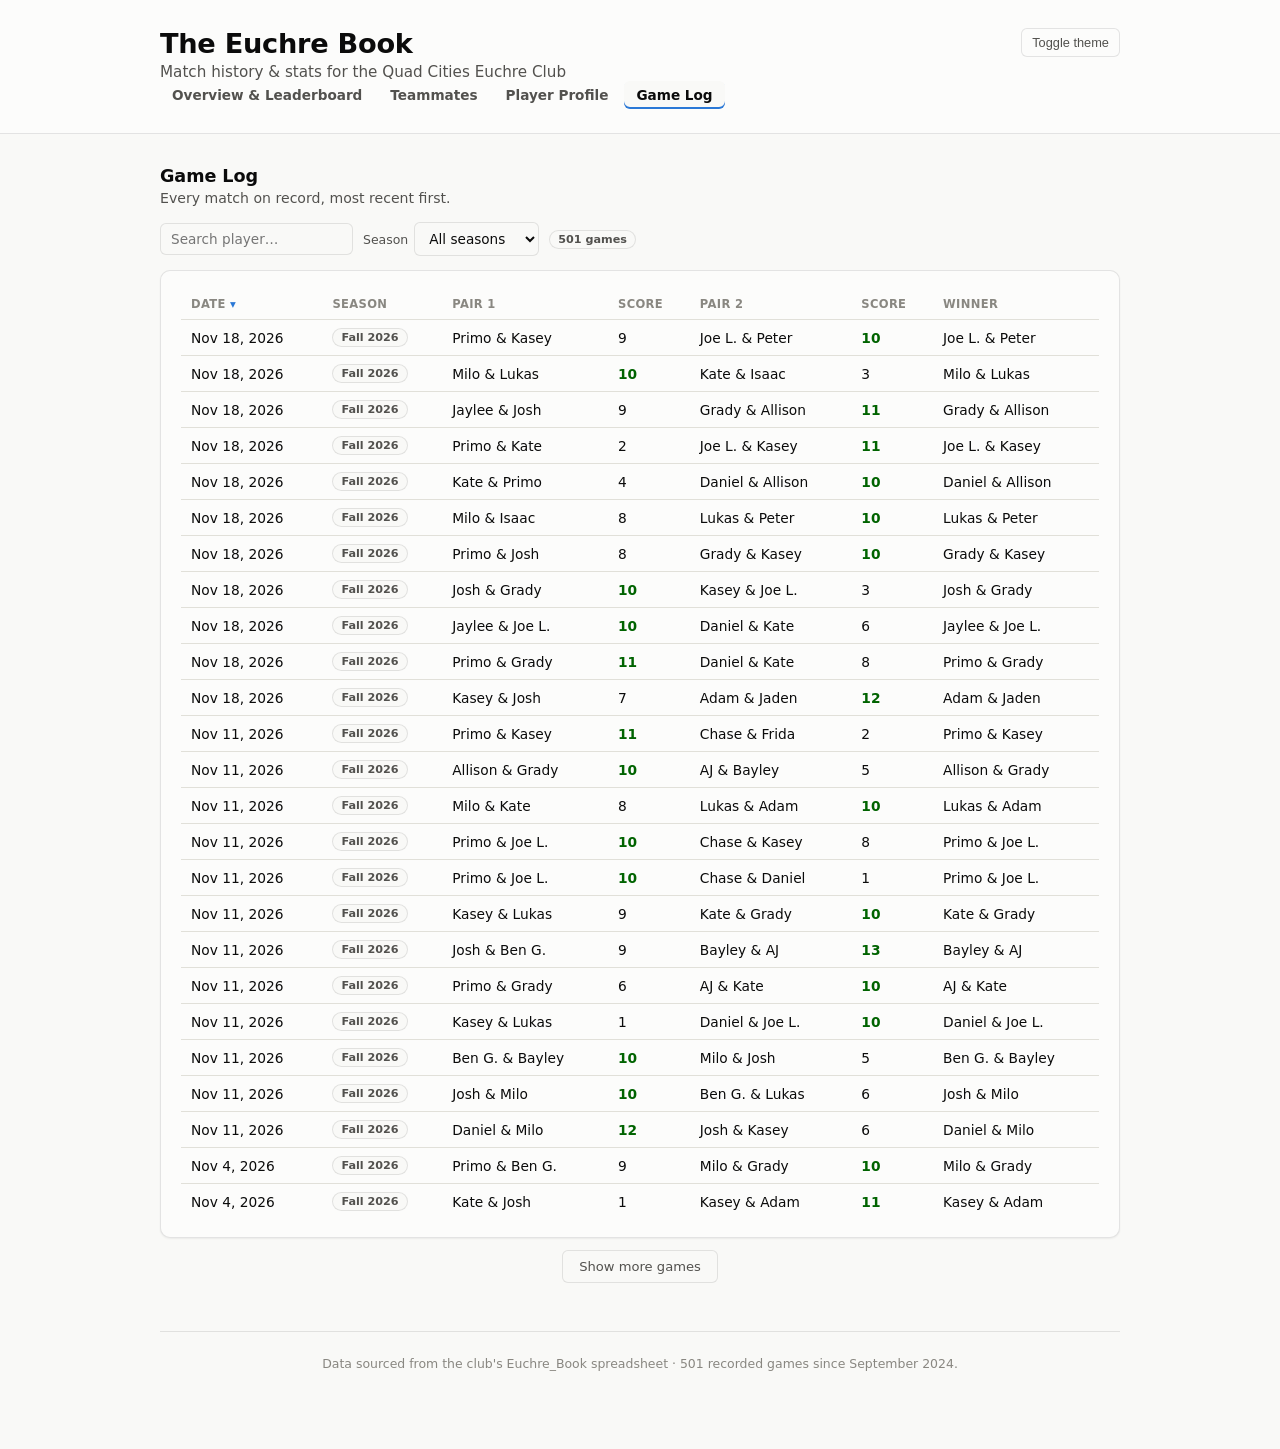
==== games.html @ 08f7be35 "Feature updates for the website" ====
<!doctype html>
<html lang="en">
<head>
<meta charset="utf-8">
<meta name="viewport" content="width=device-width, initial-scale=1">
<title>Game Log — The Euchre Book</title>
<meta name="description" content="Match history and statistics for the Quad Cities Euchre Club.">
<link rel="icon" href="data:image/svg+xml,<svg xmlns=%22http://www.w3.org/2000/svg%22 viewBox=%220 0 100 100%22><text y=%22.9em%22 font-size=%2290%22>🃏</text></svg>">
<link rel="stylesheet" href="css/style.css">
</head>
<body data-page="games">

<header class="site-header">
  <div class="wrap">
    <div>
      <h1>The Euchre Book</h1>
      <p>Match history &amp; stats for the Quad Cities Euchre Club</p>
      <nav class="tabs">
        <a href="index.html">Overview &amp; Leaderboard</a>
        <a href="teammates.html">Teammates</a>
        <a href="profile.html">Player Profile</a>
        <a href="games.html" aria-current="page">Game Log</a>
      </nav>
    </div>
    <button id="theme-toggle" type="button" aria-label="Toggle dark mode">Toggle theme</button>
  </div>
</header>

<main class="wrap">

  <section id="games">
    <h2>Game Log</h2>
    <p class="section-sub">Every match on record, most recent first.</p>
    <div class="controls">
      <input type="search" id="gl-search" placeholder="Search player…">
      <label>Season
        <select id="gl-season"><option value="">All seasons</option></select>
      </label>
      <span class="pill" id="gl-count"></span>
    </div>
    <div class="card table-scroll">
      <table id="games-table">
        <thead>
          <tr>
            <th data-key="date" class="sorted">Date</th>
            <th data-key="season">Season</th>
            <th class="name-cell">Pair 1</th>
            <th data-key="score1">Score</th>
            <th class="name-cell">Pair 2</th>
            <th data-key="score2">Score</th>
            <th class="name-cell">Winner</th>
          </tr>
        </thead>
        <tbody></tbody>
      </table>
    </div>
    <div class="show-more"><button id="gl-more" type="button">Show more games</button></div>
  </section>

  <footer>
    Data sourced from the club's Euchre_Book spreadsheet · <span id="footer-count">…</span> recorded games since September 2024.
  </footer>

</main>

<div id="chart-tooltip" class="chart-tooltip"></div>

<script src="js/app.js"></script>
</body>
</html>
---- css/style.css ----
:root {
  color-scheme: light;
  --surface-1:      #fcfcfb;
  --surface-2:      #f9f9f7;
  --text-primary:   #0b0b0b;
  --text-secondary: #52514e;
  --text-muted:     #898781;
  --gridline:       #e1e0d9;
  --baseline:       #c3c2b7;
  --border:         rgba(11,11,11,0.10);
  --series-1:       #2a78d6;   /* blue */
  --series-1-wash:  rgba(42,120,214,0.10);
  --series-8:       #e34948;   /* red, diverging pole for negative diff */
  --good:           #006300;
  --card-shadow:    0 1px 2px rgba(11,11,11,0.06);
}

@media (prefers-color-scheme: dark) {
  :root:where(:not([data-theme="light"])) {
    color-scheme: dark;
    --surface-1:      #1a1a19;
    --surface-2:      #0d0d0d;
    --text-primary:   #ffffff;
    --text-secondary: #c3c2b7;
    --text-muted:     #898781;
    --gridline:       #2c2c2a;
    --baseline:       #383835;
    --border:         rgba(255,255,255,0.10);
    --series-1:       #3987e5;
    --series-1-wash:  rgba(57,135,229,0.14);
    --series-8:       #e66767;
    --good:           #0ca30c;
    --card-shadow:    0 1px 2px rgba(0,0,0,0.4);
  }
}
:root[data-theme="dark"] {
  color-scheme: dark;
  --surface-1:      #1a1a19;
  --surface-2:      #0d0d0d;
  --text-primary:   #ffffff;
  --text-secondary: #c3c2b7;
  --text-muted:     #898781;
  --gridline:       #2c2c2a;
  --baseline:       #383835;
  --border:         rgba(255,255,255,0.10);
  --series-1:       #3987e5;
  --series-1-wash:  rgba(57,135,229,0.14);
  --series-8:       #e66767;
  --good:           #0ca30c;
  --card-shadow:    0 1px 2px rgba(0,0,0,0.4);
}

* { box-sizing: border-box; }

/* Everything is sized in rem, so this one value scales all text, tiles and tables */
/* html { font-size: 112.5%; } */

body {
  margin: 0;
  font-family: system-ui, -apple-system, "Segoe UI", sans-serif;
  background: var(--surface-2);
  color: var(--text-primary);
  -webkit-font-smoothing: antialiased;
}

.wrap {
  max-width: 1000px;
  margin: 0 auto;
  padding: 0 20px 64px;
}

/* Header */
header.site-header {
  background: var(--surface-1);
  border-bottom: 1px solid var(--border);
  margin-bottom: 32px;
}
.site-header .wrap {
  padding-top: 28px;
  padding-bottom: 24px;
  display: flex;
  align-items: flex-start;
  justify-content: space-between;
  gap: 16px;
}
.site-header h1 {
  margin: 0 0 4px;
  font-size: 1.7rem;
  font-weight: 700;
  letter-spacing: -0.01em;
}
.site-header p {
  margin: 0;
  color: var(--text-secondary);
  font-size: 0.95rem;
}
nav.tabs {
  display: flex;
  gap: 4px;
  flex-wrap: wrap;
}
nav.tabs a {
  text-decoration: none;
  color: var(--text-secondary);
  font-size: 0.85rem;
  font-weight: 600;
  padding: 6px 12px;
  border-radius: 6px;
}
nav.tabs a:hover { background: var(--surface-2); color: var(--text-primary); }
nav.tabs a[aria-current="page"] { background: var(--surface-2); color: var(--text-primary); box-shadow: inset 0 -2px 0 var(--series-1); }

#theme-toggle {
  border: 1px solid var(--border);
  background: var(--surface-1);
  color: var(--text-secondary);
  border-radius: 6px;
  padding: 6px 10px;
  font-size: 0.8rem;
  cursor: pointer;
  flex-shrink: 0;
}
#theme-toggle:hover { color: var(--text-primary); }

/* Sections */
section { margin-bottom: 48px; }
section h2 {
  font-size: 1.1rem;
  margin: 0 0 4px;
  letter-spacing: -0.005em;
}
section .section-sub {
  color: var(--text-secondary);
  font-size: 0.88rem;
  margin: 0 0 16px;
}

/* Stat tiles */
.tiles {
  display: grid;
  grid-template-columns: repeat(auto-fit, minmax(150px, 1fr));
  gap: 12px;
  margin-bottom: 24px;
}
.tile {
  background: var(--surface-1);
  border: 1px solid var(--border);
  border-radius: 10px;
  padding: 14px 16px;
  box-shadow: var(--card-shadow);
}
.tile .tile-label {
  font-size: 0.75rem;
  color: var(--text-secondary);
  margin-bottom: 6px;
}
.tile .tile-value {
  font-size: 1.6rem;
  font-weight: 700;
}
.tile .tile-sub {
  font-size: 0.72rem;
  color: var(--text-muted);
  margin-top: 4px;
}

/* Card */
.card {
  background: var(--surface-1);
  border: 1px solid var(--border);
  border-radius: 10px;
  padding: 18px 20px;
  box-shadow: var(--card-shadow);
}

/* Controls */
.controls {
  display: flex;
  flex-wrap: wrap;
  gap: 10px;
  align-items: center;
  margin-bottom: 14px;
}
.controls input[type="search"],
.controls select {
  border: 1px solid var(--border);
  background: var(--surface-2);
  color: var(--text-primary);
  border-radius: 6px;
  padding: 7px 10px;
  font-size: 0.85rem;
  font-family: inherit;
}
.controls label {
  font-size: 0.78rem;
  color: var(--text-secondary);
  display: flex;
  align-items: center;
  gap: 6px;
}

/* Tables */
table {
  width: 100%;
  border-collapse: collapse;
  font-size: 0.86rem;
}
thead th {
  text-align: left;
  color: var(--text-muted);
  font-weight: 600;
  font-size: 0.72rem;
  text-transform: uppercase;
  letter-spacing: 0.03em;
  padding: 8px 10px;
  border-bottom: 1px solid var(--gridline);
  cursor: pointer;
  user-select: none;
  white-space: nowrap;
}
thead th:hover { color: var(--text-primary); }
thead th.sorted::after { content: " \25BE"; color: var(--series-1); }
thead th.sorted-asc::after { content: " \25B4"; color: var(--series-1); }
tbody td {
  padding: 8px 10px;
  border-bottom: 1px solid var(--gridline);
  font-variant-numeric: tabular-nums;
  white-space: nowrap;
}
tbody tr:last-child td { border-bottom: none; }
tbody tr.clickable { cursor: pointer; }
tbody tr.clickable:hover td { background: var(--surface-2); }
td.name-cell, th.name-cell { font-variant-numeric: normal; white-space: normal; }
.table-scroll { overflow-x: auto; }
.win-good { color: var(--good); font-weight: 600; }
.diff-pos { color: var(--good); }
.diff-neg { color: var(--series-8); }
.muted { color: var(--text-muted); }

.pill {
  display: inline-block;
  font-size: 0.7rem;
  font-weight: 600;
  padding: 2px 8px;
  border-radius: 999px;
  background: var(--surface-2);
  color: var(--text-secondary);
  border: 1px solid var(--border);
}

.show-more {
  margin-top: 12px;
  text-align: center;
}
.show-more button {
  border: 1px solid var(--border);
  background: var(--surface-2);
  color: var(--text-secondary);
  border-radius: 6px;
  padding: 8px 16px;
  font-size: 0.82rem;
  cursor: pointer;
  font-family: inherit;
}
.show-more button:hover { color: var(--text-primary); }

/* Charts (hand-rolled SVG) */
.chart-wrap { width: 100%; overflow-x: auto; }
svg.chart { display: block; }
svg.chart .bar { fill: var(--series-1); }
svg.chart .bar-neg { fill: var(--series-8); }
svg.chart .axis-line { stroke: var(--baseline); stroke-width: 1; }
svg.chart .gridline { stroke: var(--gridline); stroke-width: 1; }
svg.chart .tick-label { fill: var(--text-muted); font-size: 10px; font-family: system-ui, sans-serif; }
svg.chart .bar-label { fill: var(--text-secondary); font-size: 10.5px; font-family: system-ui, sans-serif; font-variant-numeric: tabular-nums; }
svg.chart .cat-label { fill: var(--text-primary); font-size: 11px; font-family: system-ui, sans-serif; }
svg.chart .line-path { fill: none; stroke: var(--series-1); stroke-width: 2; stroke-linecap: round; stroke-linejoin: round; }
svg.chart .area-path { fill: var(--series-1); opacity: 0.10; }
svg.chart .end-dot { fill: var(--series-1); stroke: var(--surface-1); stroke-width: 2; }
svg.chart .zero-line { stroke: var(--baseline); stroke-width: 1; }
svg.chart .ref-line { stroke: var(--baseline); stroke-width: 1; stroke-dasharray: 4 3; }
svg.chart .season-line { stroke: var(--gridline); stroke-width: 1; }
svg.chart .band-path { fill: var(--series-1); opacity: 0.14; }
svg.chart .bar-dim { opacity: 0.4; }

.card-head { display: flex; justify-content: space-between; align-items: center; gap: 10px; flex-wrap: wrap; margin-bottom: 10px; }
.seg { display: inline-flex; border: 1px solid var(--border); border-radius: 8px; overflow: hidden; }
.seg-btn { background: transparent; border: 0; padding: 4px 12px; font: inherit; font-size: 0.8rem; color: var(--text-secondary); cursor: pointer; }
.seg-btn + .seg-btn { border-left: 1px solid var(--border); }
.seg-btn.active { background: var(--series-1); color: #fff; }

.chart-tooltip {
  position: absolute;
  pointer-events: none;
  background: var(--surface-1);
  border: 1px solid var(--border);
  border-radius: 6px;
  padding: 6px 9px;
  font-size: 0.75rem;
  color: var(--text-primary);
  box-shadow: var(--card-shadow);
  opacity: 0;
  transition: opacity 0.1s;
  white-space: nowrap;
  z-index: 10;
}
.chart-tooltip.visible { opacity: 1; }
.chart-hover-target { fill: transparent; }

/* Profile grid */
.profile-grid {
  display: grid;
  grid-template-columns: 1.1fr 1fr 1fr;
  gap: 16px;
  align-items: start;
}
@media (max-width: 820px) {
  .profile-grid { grid-template-columns: 1fr; }
}
.profile-grid h3 {
  margin: 0 0 10px;
  font-size: 0.85rem;
  color: var(--text-secondary);
}
.mini-list { list-style: none; margin: 0; padding: 0; font-size: 0.85rem; }
.mini-list li {
  display: flex;
  justify-content: space-between;
  gap: 10px;
  padding: 7px 0;
  border-bottom: 1px solid var(--gridline);
}
.mini-list li:last-child { border-bottom: none; }
.mini-list .mi-name { color: var(--text-primary); }
.mini-list .mi-meta { color: var(--text-muted); font-size: 0.78rem; font-variant-numeric: tabular-nums; }

footer {
  text-align: center;
  color: var(--text-muted);
  font-size: 0.78rem;
  padding-top: 24px;
  border-top: 1px solid var(--border);
}
footer a { color: var(--text-secondary); }

.empty-state {
  color: var(--text-muted);
  font-size: 0.85rem;
  padding: 16px 0;
  text-align: center;
}
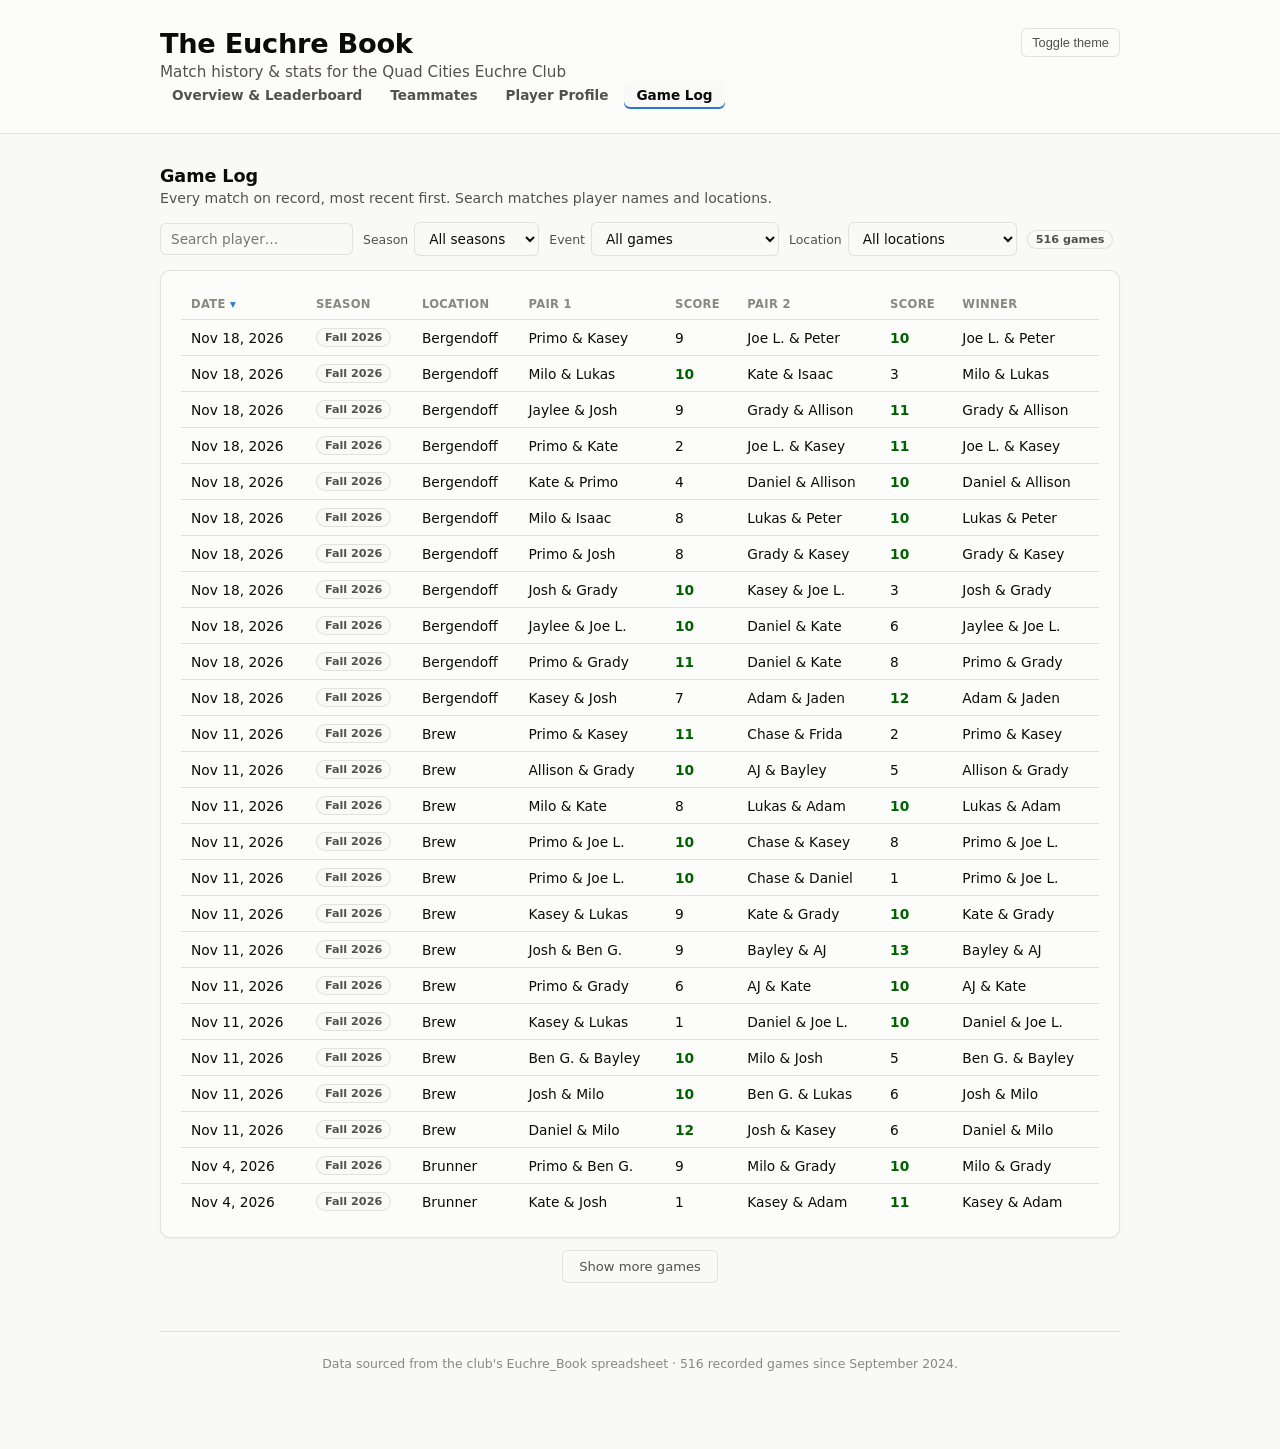
==== commit b06bf787: "Updating the website to show location data, tournament data, and fix season ordering to be in data o" ====
--- a/games.html
+++ b/games.html
@@ -6,7 +6,7 @@
 <title>Game Log — The Euchre Book</title>
 <meta name="description" content="Match history and statistics for the Quad Cities Euchre Club.">
 <link rel="icon" href="data:image/svg+xml,<svg xmlns=%22http://www.w3.org/2000/svg%22 viewBox=%220 0 100 100%22><text y=%22.9em%22 font-size=%2290%22>🃏</text></svg>">
-<link rel="stylesheet" href="css/style.css">
+<link rel="stylesheet" href="css/style.css?v=3">
 </head>
 <body data-page="games">
 
@@ -30,11 +30,21 @@
 
   <section id="games">
     <h2>Game Log</h2>
-    <p class="section-sub">Every match on record, most recent first.</p>
+    <p class="section-sub">Every match on record, most recent first. Search matches player names and locations.</p>
     <div class="controls">
       <input type="search" id="gl-search" placeholder="Search player…">
       <label>Season
         <select id="gl-season"><option value="">All seasons</option></select>
+      </label>
+      <label>Event
+        <select id="gl-event">
+          <option value="">All games</option>
+          <option value="__regular">Regular play</option>
+          <option value="__tournament">All tournaments</option>
+        </select>
+      </label>
+      <label>Location
+        <select id="gl-location"><option value="">All locations</option></select>
       </label>
       <span class="pill" id="gl-count"></span>
     </div>
@@ -44,6 +54,7 @@
           <tr>
             <th data-key="date" class="sorted">Date</th>
             <th data-key="season">Season</th>
+            <th data-key="location">Location</th>
             <th class="name-cell">Pair 1</th>
             <th data-key="score1">Score</th>
             <th class="name-cell">Pair 2</th>
@@ -65,6 +76,6 @@
 
 <div id="chart-tooltip" class="chart-tooltip"></div>
 
-<script src="js/app.js"></script>
+<script src="js/app.js?v=3"></script>
 </body>
 </html>
--- a/css/style.css
+++ b/css/style.css
@@ -310,7 +310,7 @@
 /* Profile grid */
 .profile-grid {
   display: grid;
-  grid-template-columns: 1.1fr 1fr 1fr;
+  grid-template-columns: repeat(auto-fill, minmax(280px, 1fr));
   gap: 16px;
   align-items: start;
 }
@@ -333,6 +333,11 @@
 .mini-list li:last-child { border-bottom: none; }
 .mini-list .mi-name { color: var(--text-primary); }
 .mini-list .mi-meta { color: var(--text-muted); font-size: 0.78rem; font-variant-numeric: tabular-nums; }
+.mini-list .mi-sub { display: block; color: var(--text-muted); font-size: 0.72rem; margin-top: 1px; }
+
+/* Tournament games in the game log */
+.pill-tourney { background: transparent; border-color: var(--series-1); color: var(--series-1); }
+.round-label { color: var(--text-muted); font-size: 0.72rem; margin-top: 2px; }
 
 footer {
   text-align: center;
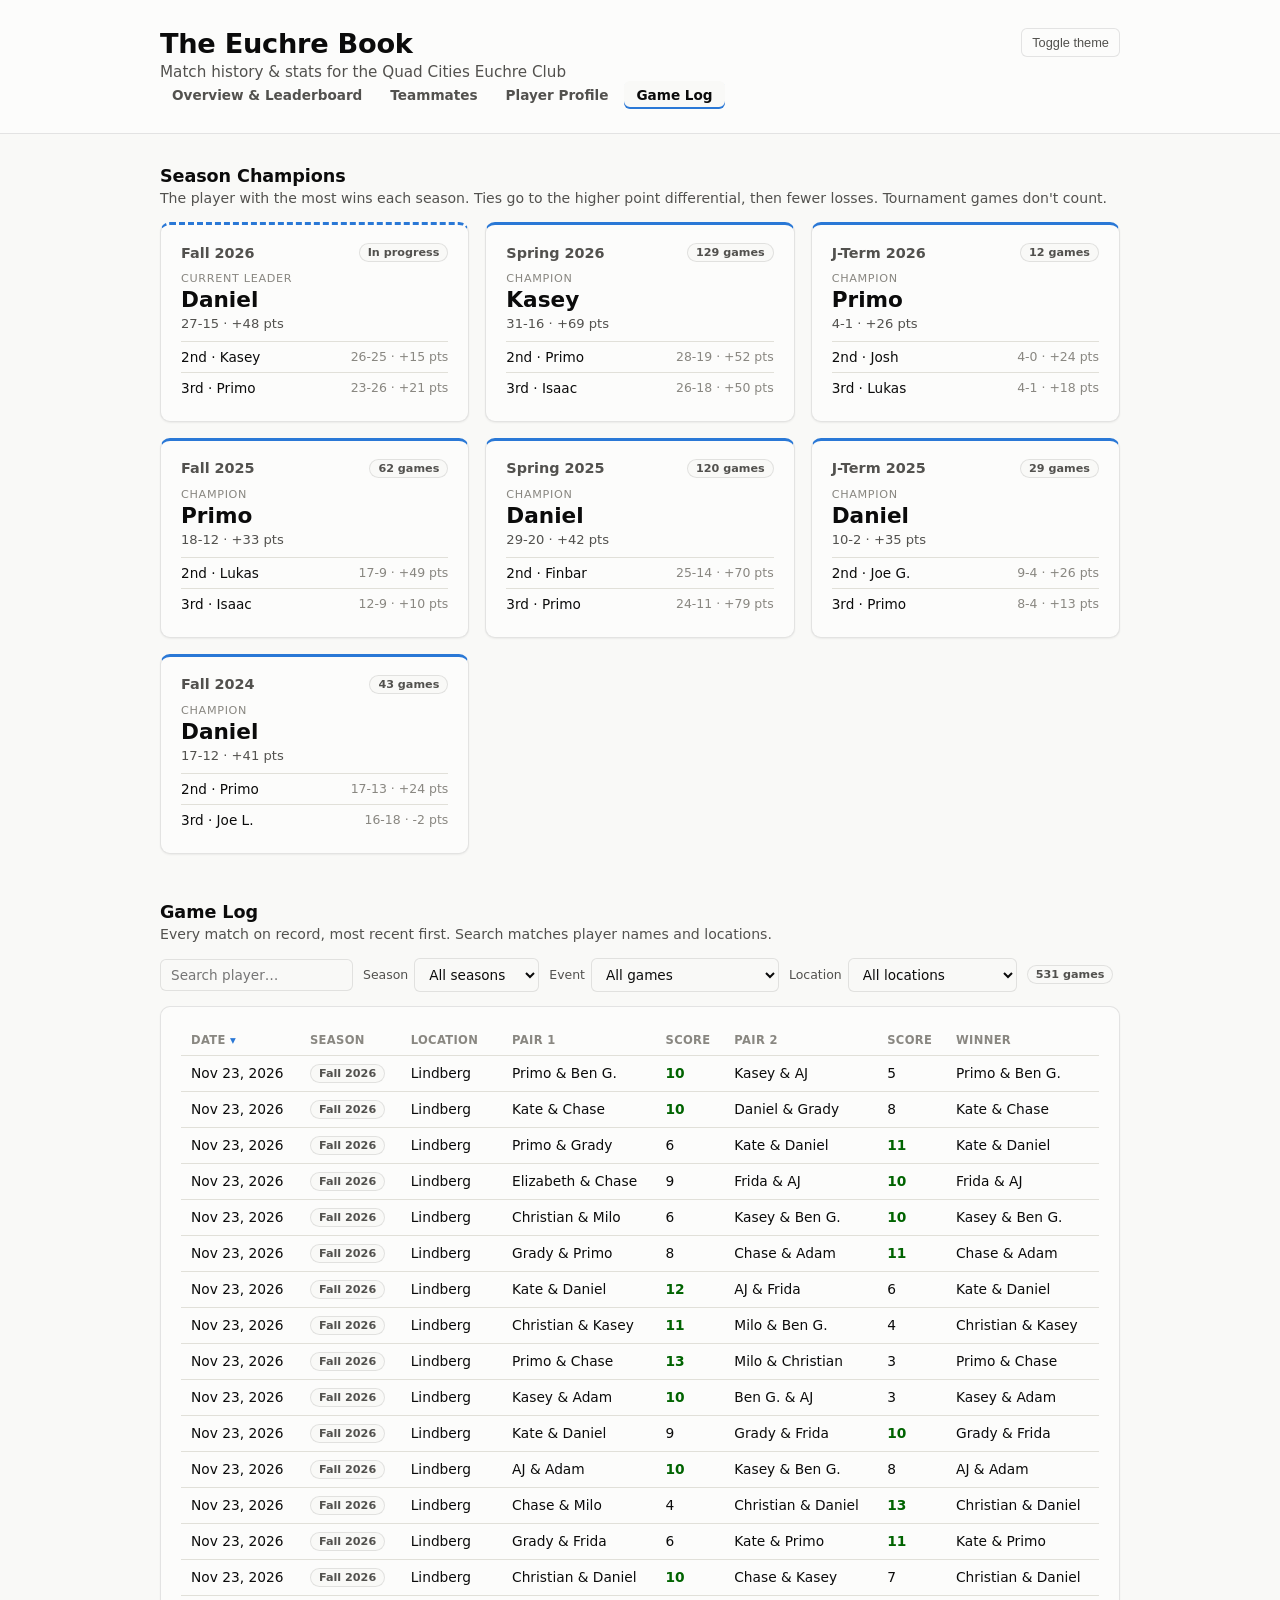
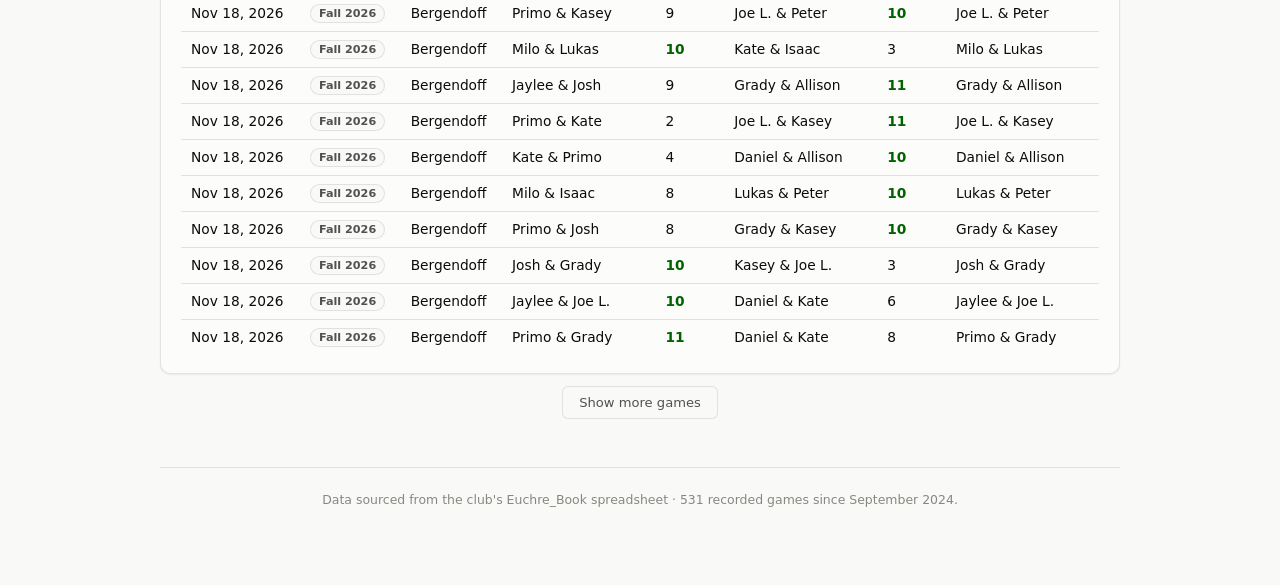
==== commit 79690fe8: "Adding a championship section for each season to the website" ====
--- a/games.html
+++ b/games.html
@@ -6,7 +6,7 @@
 <title>Game Log — The Euchre Book</title>
 <meta name="description" content="Match history and statistics for the Quad Cities Euchre Club.">
 <link rel="icon" href="data:image/svg+xml,<svg xmlns=%22http://www.w3.org/2000/svg%22 viewBox=%220 0 100 100%22><text y=%22.9em%22 font-size=%2290%22>🃏</text></svg>">
-<link rel="stylesheet" href="css/style.css?v=3">
+<link rel="stylesheet" href="css/style.css?v=5">
 </head>
 <body data-page="games">
 
@@ -27,6 +27,12 @@
 </header>
 
 <main class="wrap">
+
+  <section id="champions">
+    <h2>Season Champions</h2>
+    <p class="section-sub">The player with the most wins each season. Ties go to the higher point differential, then fewer losses. Tournament games don't count.</p>
+    <div class="champ-grid" id="champ-grid"></div>
+  </section>
 
   <section id="games">
     <h2>Game Log</h2>
@@ -76,6 +82,6 @@
 
 <div id="chart-tooltip" class="chart-tooltip"></div>
 
-<script src="js/app.js?v=3"></script>
+<script src="js/app.js?v=5"></script>
 </body>
 </html>
--- a/css/style.css
+++ b/css/style.css
@@ -339,6 +339,26 @@
 .pill-tourney { background: transparent; border-color: var(--series-1); color: var(--series-1); }
 .round-label { color: var(--text-muted); font-size: 0.72rem; margin-top: 2px; }
 
+/* Season champions */
+.champ-grid {
+  display: grid;
+  grid-template-columns: repeat(auto-fill, minmax(260px, 1fr));
+  gap: 16px;
+}
+.champ-card { border-top: 3px solid var(--series-1); }
+.champ-card.champ-live { border-top-style: dashed; }
+.champ-head { display: flex; justify-content: space-between; align-items: center; gap: 8px; margin-bottom: 10px; }
+.champ-season { font-weight: 600; font-size: 0.9rem; color: var(--text-secondary); }
+.champ-label { font-size: 0.7rem; text-transform: uppercase; letter-spacing: 0.06em; color: var(--text-muted); }
+.champ-name { font-size: 1.35rem; font-weight: 700; margin: 2px 0; line-height: 1.25; }
+.champ-stat { font-size: 0.82rem; color: var(--text-secondary); font-variant-numeric: tabular-nums; margin-bottom: 10px; }
+.champ-card a { color: inherit; text-decoration: none; }
+.champ-card a:hover { color: var(--series-1); text-decoration: underline; }
+.champ-runners { border-top: 1px solid var(--gridline); }
+
+/* small-sample rows (e.g. a location a player has barely played at) */
+tr.row-dim td { opacity: 0.5; }
+
 footer {
   text-align: center;
   color: var(--text-muted);
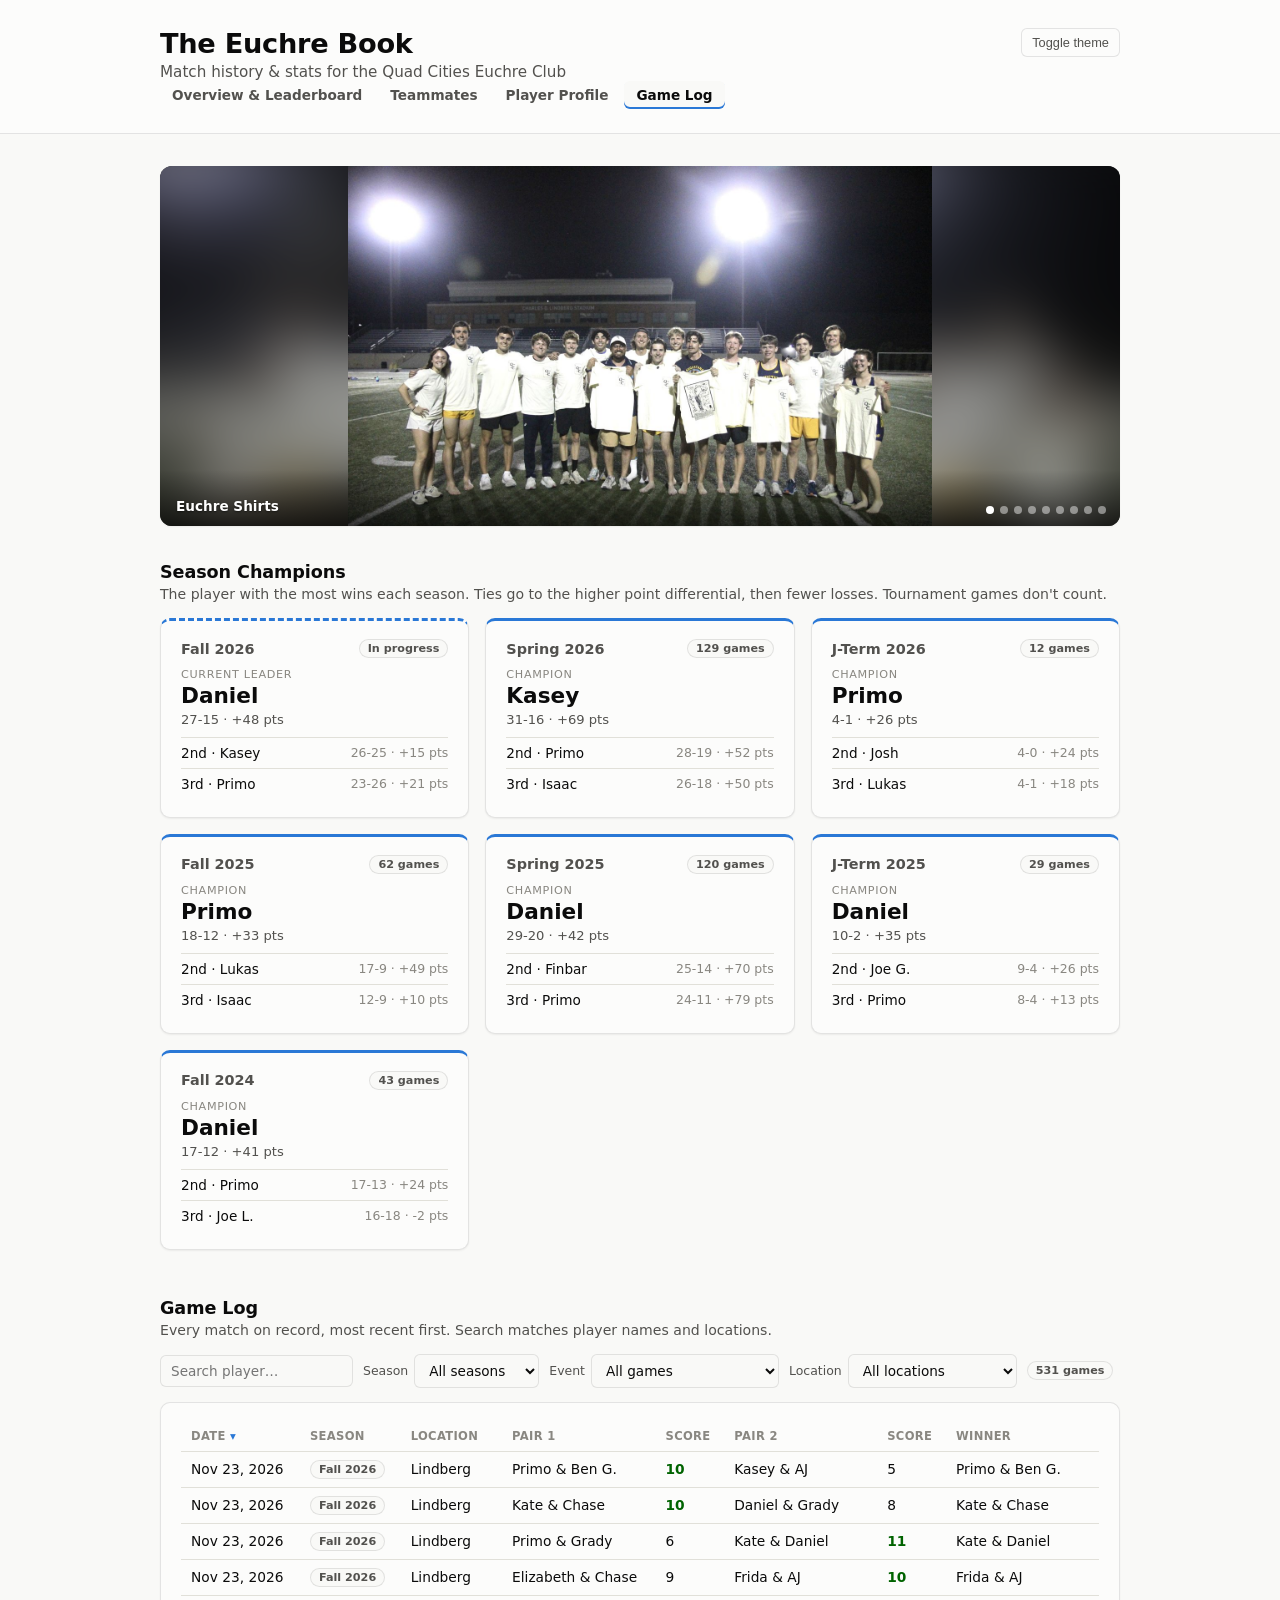
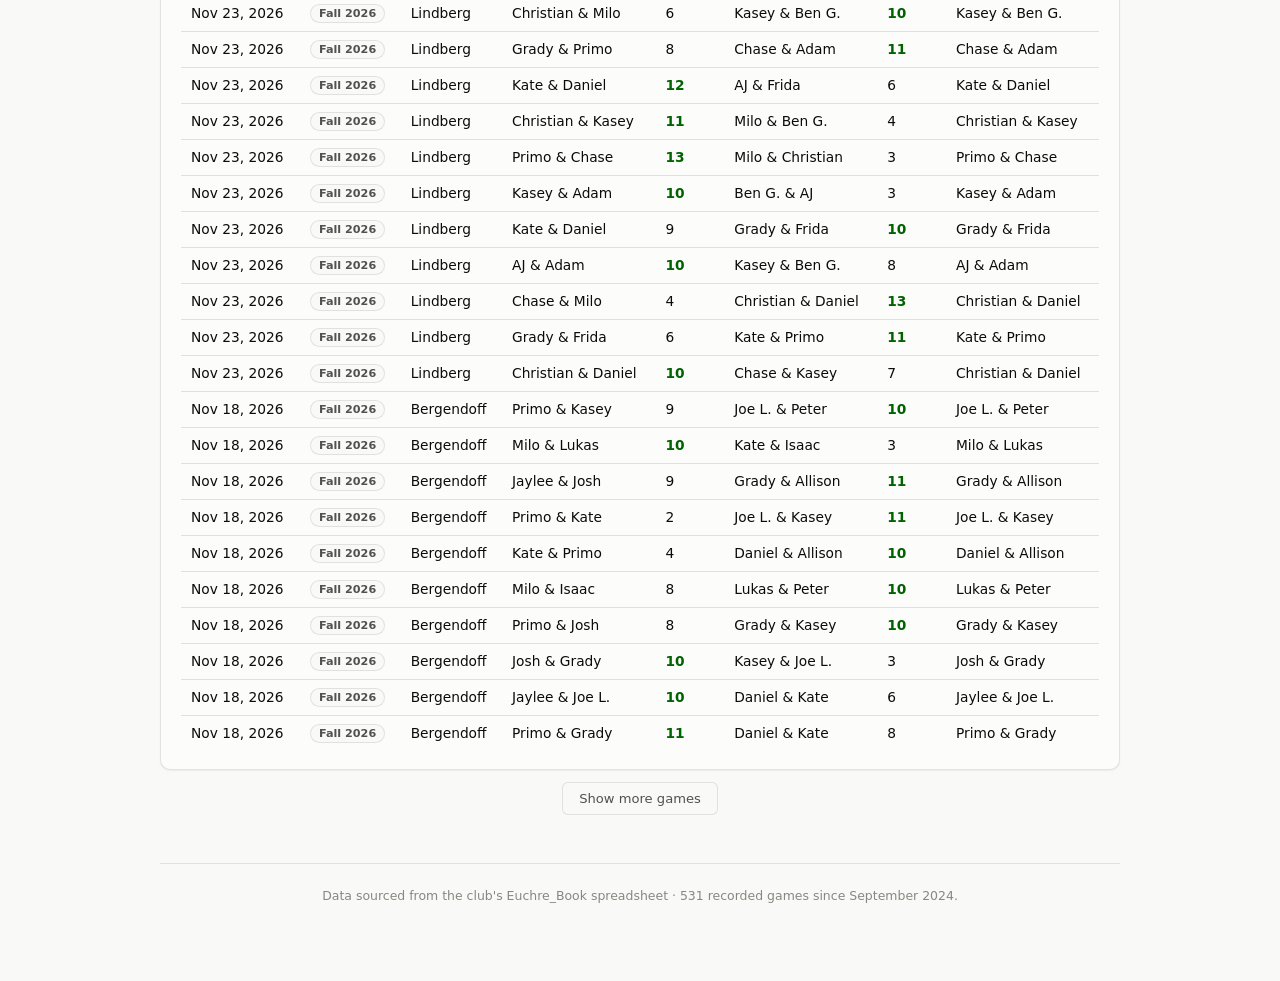
==== commit 83797a54: "Adding a rotating banner of photos to the website which are realted to euchre" ====
--- a/games.html
+++ b/games.html
@@ -6,7 +6,7 @@
 <title>Game Log — The Euchre Book</title>
 <meta name="description" content="Match history and statistics for the Quad Cities Euchre Club.">
 <link rel="icon" href="data:image/svg+xml,<svg xmlns=%22http://www.w3.org/2000/svg%22 viewBox=%220 0 100 100%22><text y=%22.9em%22 font-size=%2290%22>🃏</text></svg>">
-<link rel="stylesheet" href="css/style.css?v=5">
+<link rel="stylesheet" href="css/style.css?v=6">
 </head>
 <body data-page="games">
 
@@ -27,6 +27,8 @@
 </header>
 
 <main class="wrap">
+
+  <div class="photo-banner" id="photo-banner" role="region" aria-roledescription="carousel" aria-label="Club photos"></div>
 
   <section id="champions">
     <h2>Season Champions</h2>
@@ -82,6 +84,7 @@
 
 <div id="chart-tooltip" class="chart-tooltip"></div>
 
-<script src="js/app.js?v=5"></script>
+<script src="js/app.js?v=6"></script>
+<script src="js/banner.js?v=6"></script>
 </body>
 </html>
--- a/css/style.css
+++ b/css/style.css
@@ -339,6 +339,67 @@
 .pill-tourney { background: transparent; border-color: var(--series-1); color: var(--series-1); }
 .round-label { color: var(--text-muted); font-size: 0.72rem; margin-top: 2px; }
 
+/* Rotating photo banner (js/banner.js) */
+.photo-banner {
+  position: relative;
+  height: clamp(200px, 34vw, 360px);
+  margin-bottom: 36px;
+  border-radius: 12px;
+  overflow: hidden;
+  background: #111;
+  box-shadow: var(--card-shadow);
+}
+.pb-track, .pb-slide { position: absolute; inset: 0; margin: 0; }
+.pb-slide { opacity: 0; transition: opacity 0.8s ease; }
+.pb-slide.active { opacity: 1; }
+/* blurred, zoomed copy fills the frame; the sharp photo sits on top uncropped */
+.pb-bg {
+  position: absolute; inset: 0; width: 100%; height: 100%;
+  object-fit: cover;
+  filter: blur(24px) brightness(0.6);
+  transform: scale(1.15);
+}
+.pb-fg {
+  position: absolute; inset: 0; width: 100%; height: 100%;
+  object-fit: contain;
+}
+.pb-slide figcaption {
+  position: absolute; left: 0; right: 0; bottom: 0;
+  padding: 28px 16px 12px;
+  background: linear-gradient(transparent, rgba(0,0,0,0.6));
+  color: #fff;
+  font-size: 0.85rem;
+  font-weight: 600;
+  text-shadow: 0 1px 2px rgba(0,0,0,0.5);
+}
+.pb-nav {
+  position: absolute; top: 50%; transform: translateY(-50%);
+  width: 36px; height: 36px;
+  border: 0; border-radius: 50%;
+  background: rgba(0,0,0,0.4);
+  color: #fff;
+  font-size: 1.5rem; line-height: 1;
+  cursor: pointer;
+  opacity: 0; transition: opacity 0.2s;
+}
+.pb-prev { left: 10px; }
+.pb-next { right: 10px; }
+.photo-banner:hover .pb-nav, .pb-nav:focus-visible { opacity: 1; }
+.pb-nav:hover { background: rgba(0,0,0,0.65); }
+@media (hover: none) { .pb-nav { opacity: 0.8; } }
+.pb-dots {
+  position: absolute; right: 14px; bottom: 12px;
+  display: flex; gap: 6px;
+}
+.pb-dot {
+  width: 8px; height: 8px; padding: 0;
+  border: 0; border-radius: 50%;
+  background: rgba(255,255,255,0.45);
+  cursor: pointer;
+}
+.pb-dot[aria-current="true"] { background: #fff; }
+@media (prefers-reduced-motion: reduce) { .pb-slide { transition: none; } }
+
 /* Season champions */
 .champ-grid {
   display: grid;
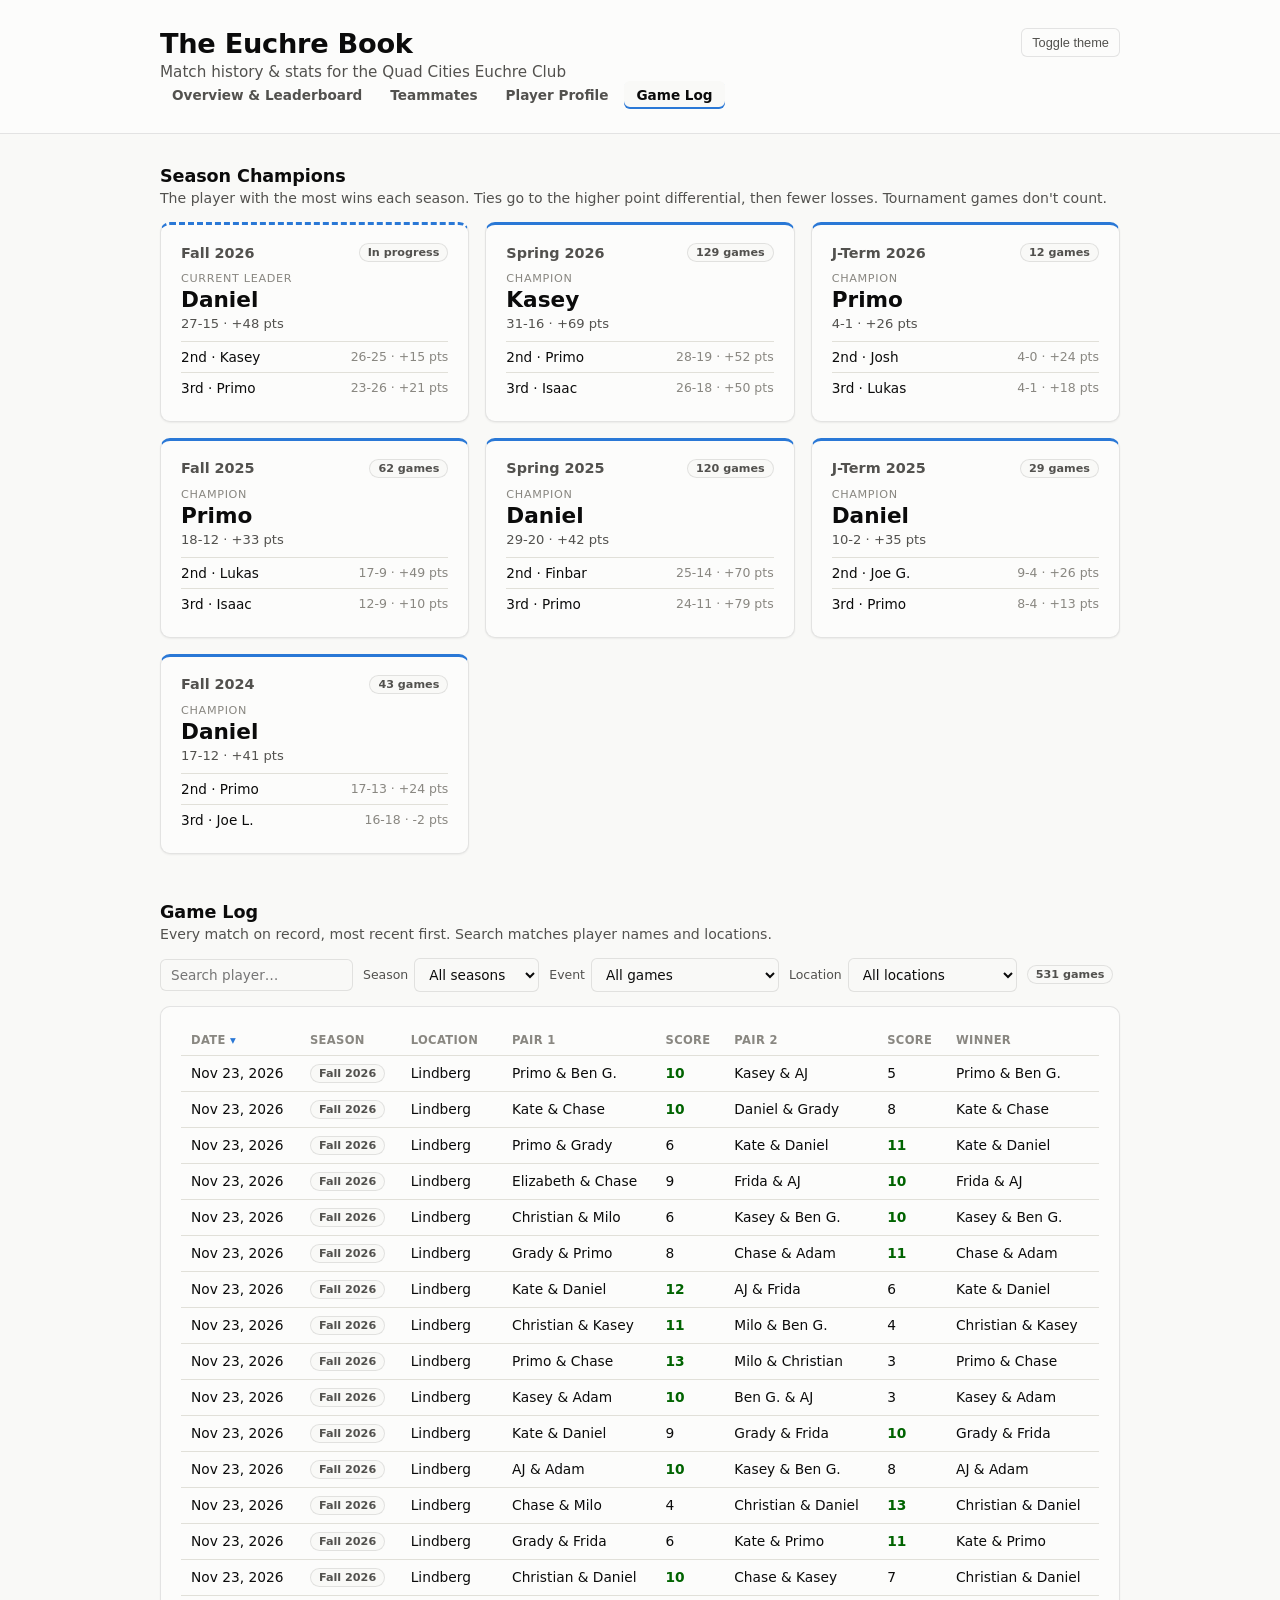
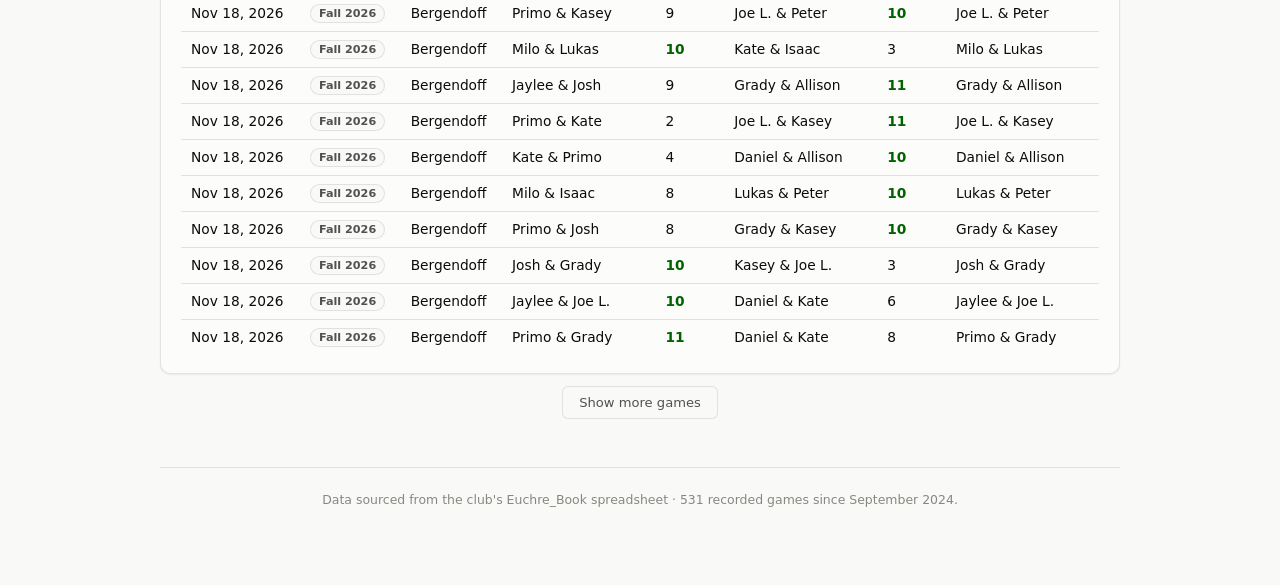
==== commit 991926fe: "Only having the photo banner on the overview page" ====
--- a/games.html
+++ b/games.html
@@ -27,8 +27,6 @@
 </header>
 
 <main class="wrap">
-
-  <div class="photo-banner" id="photo-banner" role="region" aria-roledescription="carousel" aria-label="Club photos"></div>
 
   <section id="champions">
     <h2>Season Champions</h2>
@@ -85,6 +83,5 @@
 <div id="chart-tooltip" class="chart-tooltip"></div>
 
 <script src="js/app.js?v=6"></script>
-<script src="js/banner.js?v=6"></script>
 </body>
 </html>
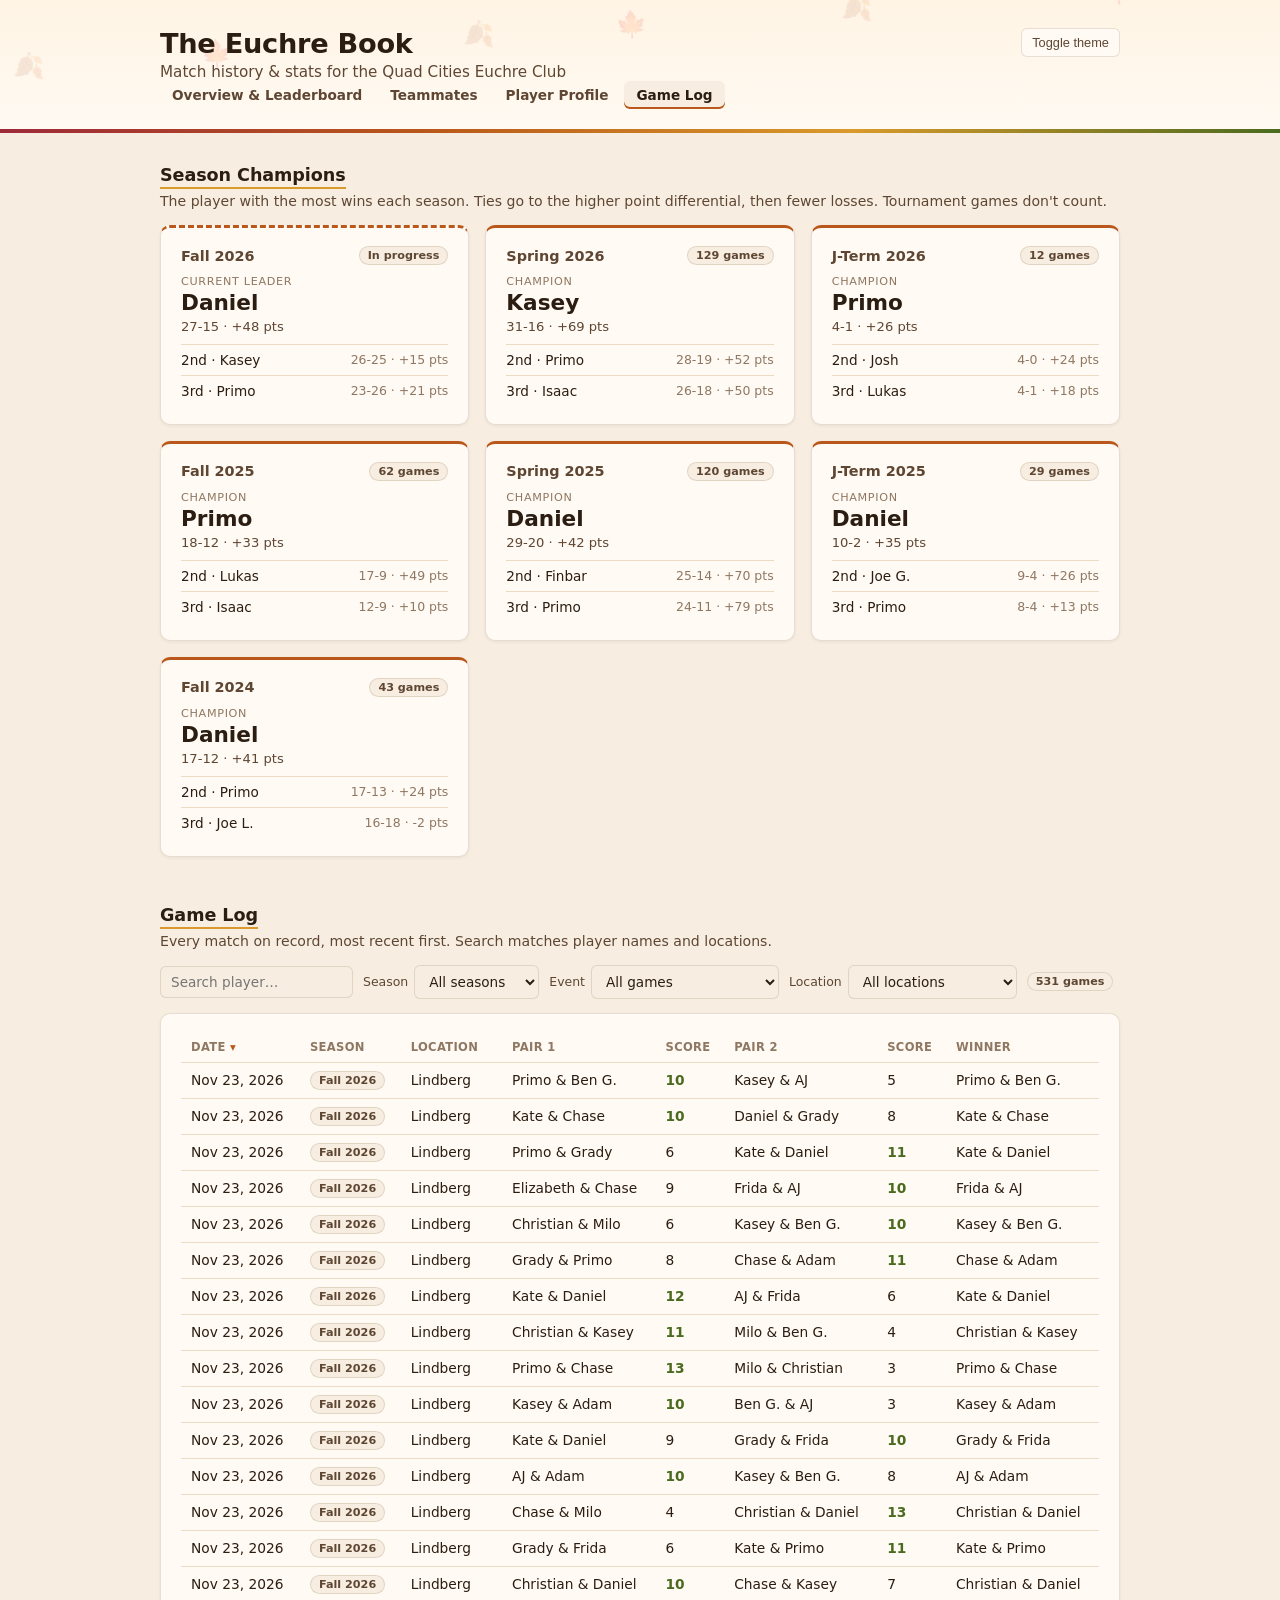
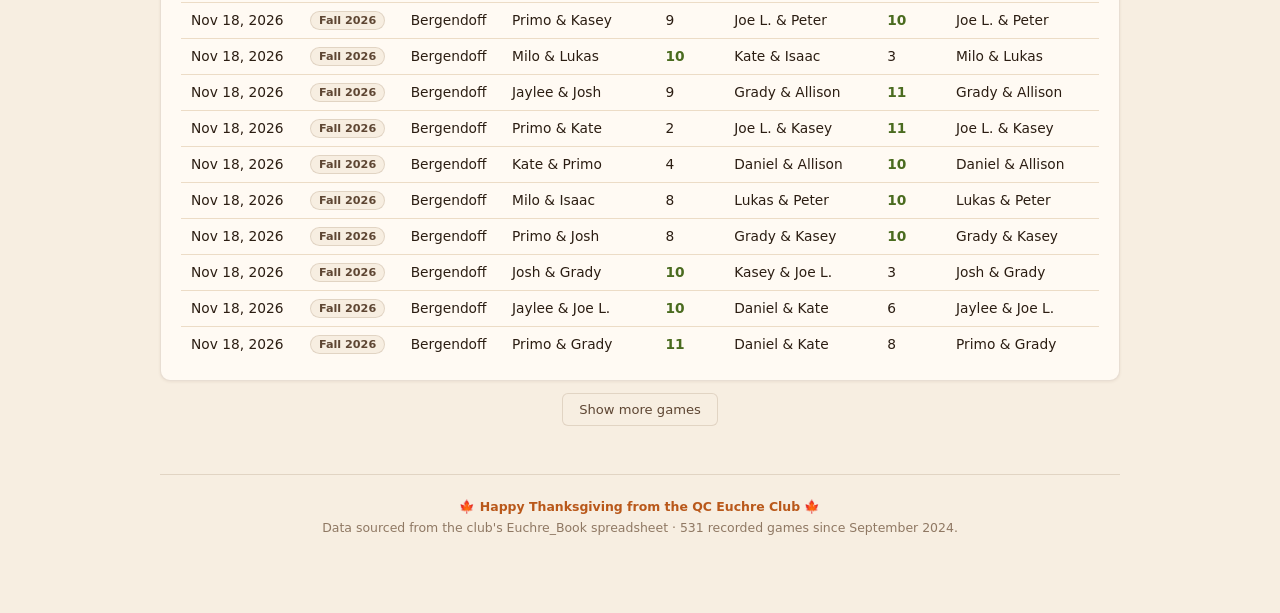
==== commit 49d94c0e: "Adding Thanksgiving theme to the website" ====
--- a/games.html
+++ b/games.html
@@ -7,6 +7,8 @@
 <meta name="description" content="Match history and statistics for the Quad Cities Euchre Club.">
 <link rel="icon" href="data:image/svg+xml,<svg xmlns=%22http://www.w3.org/2000/svg%22 viewBox=%220 0 100 100%22><text y=%22.9em%22 font-size=%2290%22>🃏</text></svg>">
 <link rel="stylesheet" href="css/style.css?v=6">
+<!-- Seasonal theme (css/themes/). Delete this line to go back to the default look. -->
+<link rel="stylesheet" href="css/themes/thanksgiving.css?v=1">
 </head>
 <body data-page="games">
 
--- a/css/themes/thanksgiving.css
+++ b/css/themes/thanksgiving.css
@@ -0,0 +1,128 @@
+/* ==========================================================================
+   Seasonal theme: Thanksgiving (harvest colors + a few autumn touches)
+
+   Layered on top of css/style.css. It only overrides the color tokens and
+   adds decorations; no layout lives here. To turn it off, delete the
+   <link ... css/themes/thanksgiving.css> line in each HTML page
+   (index, teammates, profile, games). To swap seasons, add a new file in
+   css/themes/ that defines the same tokens and point those links at it.
+
+   Every token is redefined in light AND dark mode. That's required: this
+   file's light-mode :root block loads after the base dark-mode block, so
+   leaving a token out of the dark blocks below would leak light colors
+   into dark mode.
+   ========================================================================== */
+
+:root {
+  color-scheme: light;
+  --surface-1:      #fffaf3;   /* cream */
+  --surface-2:      #f7eee1;   /* parchment */
+  --text-primary:   #2b1d12;   /* roasted brown */
+  --text-secondary: #5e4633;
+  --text-muted:     #8f7863;
+  --gridline:       #ecdcc6;
+  --baseline:       #cfb592;
+  --border:         rgba(90,50,20,0.14);
+  --series-1:       #b9581a;   /* pumpkin */
+  --series-1-wash:  rgba(185,88,26,0.10);
+  --series-8:       #9e2a3a;   /* cranberry, negative values */
+  --good:           #4a6b1f;   /* sage/olive */
+  --card-shadow:    0 1px 3px rgba(90,50,20,0.08);
+
+  /* theme-only tokens */
+  --tg-gold:        #d99a2b;
+  --tg-header-bg:   linear-gradient(180deg, #fff4e4 0%, #fffaf3 100%);
+  --tg-leaf-opacity: 0.12;
+}
+
+@media (prefers-color-scheme: dark) {
+  :root:where(:not([data-theme="light"])) {
+    color-scheme: dark;
+    --surface-1:      #251a12;
+    --surface-2:      #17100a;
+    --text-primary:   #fbf3e8;
+    --text-secondary: #d8c4ab;
+    --text-muted:     #a08a73;
+    --gridline:       #3a2b1f;
+    --baseline:       #4d3a29;
+    --border:         rgba(255,225,190,0.12);
+    --series-1:       #e8843a;
+    --series-1-wash:  rgba(232,132,58,0.16);
+    --series-8:       #e2636f;
+    --good:           #8dbd52;
+    --card-shadow:    0 1px 2px rgba(0,0,0,0.45);
+    --tg-gold:        #e9b04a;
+    --tg-header-bg:   linear-gradient(180deg, #2e1f14 0%, #251a12 100%);
+    --tg-leaf-opacity: 0.16;
+  }
+}
+:root[data-theme="dark"] {
+  color-scheme: dark;
+  --surface-1:      #251a12;
+  --surface-2:      #17100a;
+  --text-primary:   #fbf3e8;
+  --text-secondary: #d8c4ab;
+  --text-muted:     #a08a73;
+  --gridline:       #3a2b1f;
+  --baseline:       #4d3a29;
+  --border:         rgba(255,225,190,0.12);
+  --series-1:       #e8843a;
+  --series-1-wash:  rgba(232,132,58,0.16);
+  --series-8:       #e2636f;
+  --good:           #8dbd52;
+  --card-shadow:    0 1px 2px rgba(0,0,0,0.45);
+  --tg-gold:        #e9b04a;
+  --tg-header-bg:   linear-gradient(180deg, #2e1f14 0%, #251a12 100%);
+  --tg-leaf-opacity: 0.16;
+}
+
+/* ---- Header: warm gradient, scattered leaves, harvest stripe ----------- */
+header.site-header {
+  position: relative;
+  background: var(--tg-header-bg);
+  border-bottom: 0;
+  overflow: hidden;
+}
+/* faint leaves drifting across the header (decorative only) */
+header.site-header::before {
+  content: "🍂        🍁            🍂      🍁          🍂            🍁     🍂";
+  position: absolute;
+  inset: 8px 0 auto 0;
+  white-space: pre;
+  font-size: 1.6rem;
+  letter-spacing: 0.4em;
+  text-align: right;
+  opacity: var(--tg-leaf-opacity);
+  pointer-events: none;
+  transform: rotate(-4deg);
+}
+/* cranberry → pumpkin → gold → sage stripe along the bottom */
+header.site-header::after {
+  content: "";
+  position: absolute;
+  left: 0; right: 0; bottom: 0;
+  height: 4px;
+  background: linear-gradient(90deg, var(--series-8), var(--series-1), var(--tg-gold), var(--good));
+}
+.site-header .wrap { position: relative; } /* sit above the leaves */
+.site-header h1::after {
+  content: " ";
+  font-size: 0.9em;
+}
+
+/* ---- Small accents ----------------------------------------------------- */
+section h2 {
+  display: inline-block;
+  padding-bottom: 2px;
+  border-bottom: 2px solid var(--tg-gold);
+}
+.photo-banner { box-shadow: 0 0 0 3px var(--tg-gold), var(--card-shadow); }
+.pill-tourney { border-color: var(--tg-gold); }
+
+footer::before {
+  content: "🍁 Happy Thanksgiving from the QC Euchre Club 🍁";
+  display: block;
+  margin-bottom: 6px;
+  color: var(--series-1);
+  font-weight: 600;
+}
